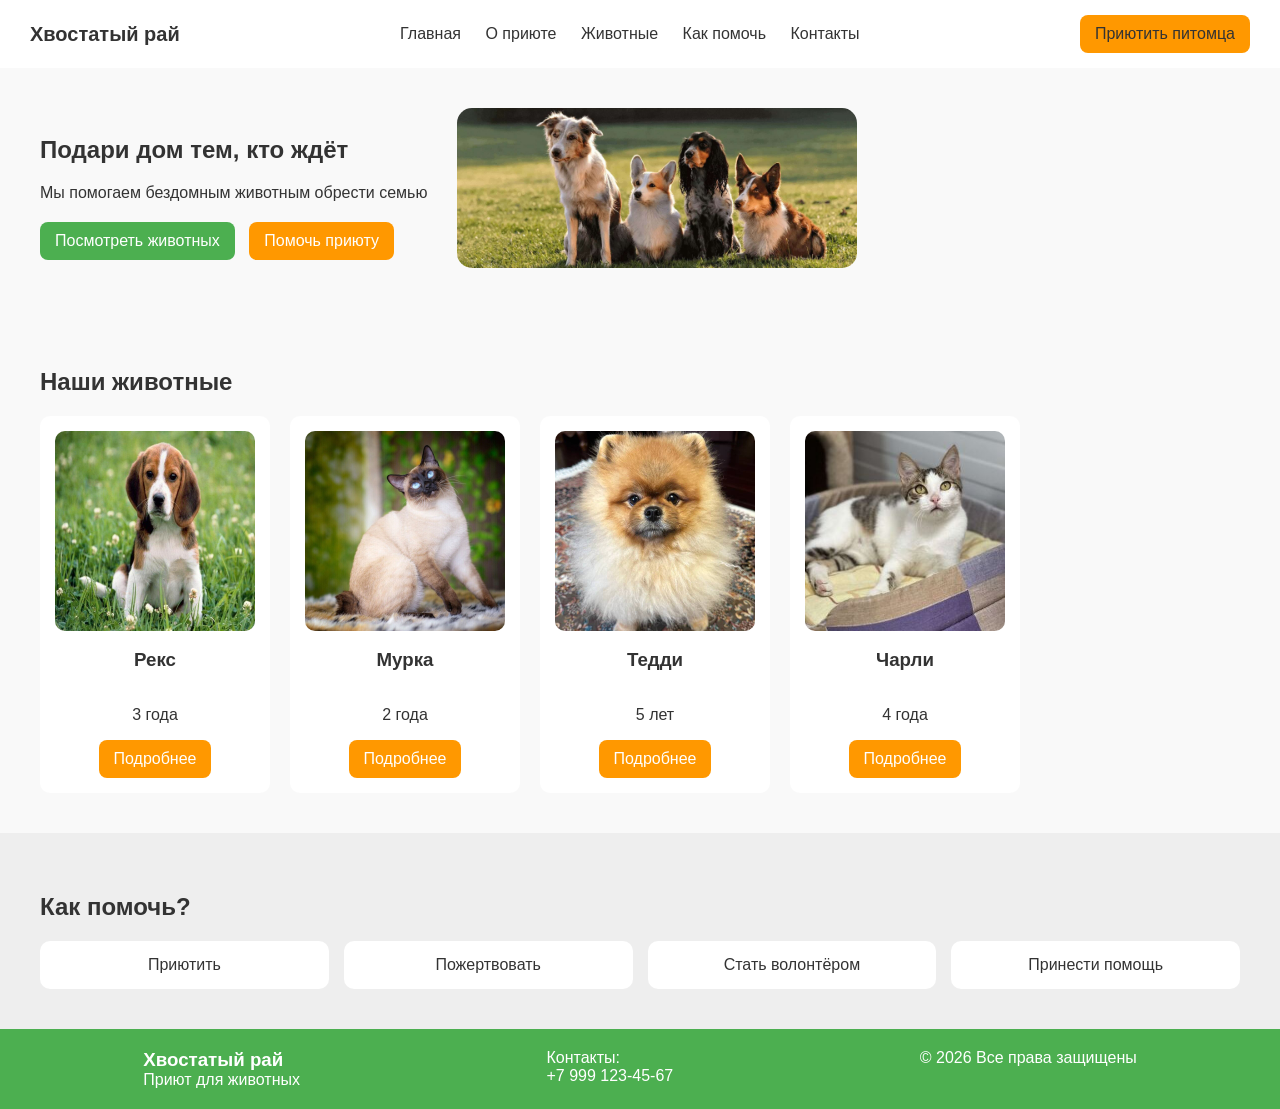
==== index.html @ a6494149 "Add files via upload" ====
<!DOCTYPE html>
<html lang="ru">
<head>
    <meta charset="UTF-8">
    <title>Приют для животных</title>
    <link rel="stylesheet" href="style.css">
</head>
<body>

<!-- ШАПКА -->
<header class="header">
    <div class="logo">Хвостатый рай</div>

    <nav class="menu">
        <a href="index.html">Главная</a>
        <a href="about.html">О приюте</a>
        <a href="animals.html">Животные</a>
        <a href="#">Как помочь</a>
        <a href="#">Контакты</a>
    </nav>

    <div class="btn-main">Приютить питомца</div>
</header>


<!-- ГЛАВНЫЙ БЛОК -->
<section class="hero">
    <div class="hero-text">
        <h1>Подари дом тем, кто ждёт</h1>
        <p>Мы помогаем бездомным животным обрести семью</p>

        <div class="buttons">
            <a href="animals.html" class="btn">Посмотреть животных</a>
            <div class="btn secondary">Помочь приюту</div>
        </div>
    </div>

    <!-- КАРТИНКА -->
    <!-- Вставь сюда изображение -->
    <img src="images/dog.jpg" alt="Собака">
</section>


<!-- БЛОК ЖИВОТНЫХ -->
<section class="animals">
    <h2>Наши животные</h2>

    <div class="cards">

        <div class="card">
            <img src="images/dog1.jpg" alt="Рекс">
            <h3>Рекс</h3>
            <p>3 года</p>
            <div class="btn secondary" onclick="openModal('Рекс', '3 года', 'История: Рекса нашли зимой возле дороги за городом. Он долго жил рядом с автосервисом, где его подкармливали рабочие. К людям он быстро привык, но сначала боялся резких движений.\n\nХарактер: Очень умный и наблюдательный. Быстро понимает настроение человека и старается не навязываться.\n\nПовадки:\n- любит долгие прогулки\n- спокойно идёт на поводке\n- обожает играть с мячом\n- настороженно относится к новым людям, но быстро привыкает', 'images/dog1.jpg')">Подробнее</div>
        </div>

        <div class="card">
            <img src="images/cat1.jpg" alt="Мурка">
            <h3>Мурка</h3>
            <p>2 года</p>
            <div class="btn secondary"
            onclick="openModal(
            'Мурка',
            '2 года',
            'История: Мурку нашли котёнком у подъезда. Она была очень маленькая и слабая, пряталась под лестницей и боялась людей. Волонтёры забрали её в приют, выкормили и вылечили.\n\nХарактер: Спокойная, ласковая и осторожная. Сначала держится на расстоянии, но когда привыкает — становится очень нежной и привязывается к человеку.\n\nПовадки:\n- любит тёплые места и пледы\n- часто спит рядом с человеком\n- не любит громкие звуки\n- аккуратно играет и не выпускает когти',
            'images/cat1.jpg'
            )">
            Подробнее
            </div>
        </div>

        <div class="card">
            <img src="images/dog2.jpg" alt="Тедди">
            <h3>Тедди</h3>
            <p>5 лет</p>
            <div class="btn secondary"
            onclick="openModal(
            'Тедди',
            '5 лет',
            'История: Тедди сначала жил в семье и казался по-настоящему счастливым. Его очень любили, но через некоторое время выяснилось, что у ребёнка в семье сильная аллергия на шерсть. С тяжёлым сердцем хозяева приняли решение передать Тедди в приют. Он быстро привык к людям и не потерял доверия, но до сих пор немного ждёт, что за ним вернутся.\n\nХарактер: Очень умный, быстро учится командам и отлично понимает человека. Добрый, спокойный и невероятно ласковый. Любит внимание, но не навязывается.\n\nПовадки:\n- обожает вкусно поесть\n- быстро запоминает команды и с удовольствием их выполняет\n- любит лежать рядом с человеком\n- очень пушистый и радуется, когда его расчёсывают\n\n',
            'images/dog2.jpg'
            )">
            Подробнее
            </div>
        </div>

        <div class="card">
            <img src="images/cat2.jpg" alt="Чарли">
            <h3>Чарли</h3>
            <p>4 года</p>
            <div class="btn secondary"
            onclick="openModal(
            'Чарли',
            '4 года',
            'История: Чарли жил рядом с небольшим кафе, где его подкармливали сотрудники и гости. Он всегда держался рядом с людьми, но при этом оставался самостоятельным и немного независимым. Со временем кафе закрылось, и Чарли оказался в приюте, где быстро привык к новому месту.\n\nХарактер: Умный, спокойный и немного гордый. Любит наблюдать за происходящим со стороны и не спешит сразу доверять новым людям. Но если привыкает — становится очень верным и ласковым.\n\nПовадки:\n- любит сидеть на возвышенностях и наблюдать за всем вокруг\n- сам выбирает момент для общения\n- аккуратно играет и не царапается\n- быстро ориентируется в новом месте\n\n',
            'images/cat2.jpg'
            )">
            Подробнее
            </div>
        </div>


    </div>
</section>


<!-- КАК ПОМОЧЬ -->
<section class="help">
    <h2>Как помочь?</h2>

    <div class="help-items">
        <div>Приютить</div>
        <div>Пожертвовать</div>
        <div>Стать волонтёром</div>
        <div>Принести помощь</div>
    </div>
</section>


<!-- ФУТЕР -->
<footer class="footer">
    <div>
        <h3>Хвостатый рай</h3>
        <p>Приют для животных</p>
    </div>

    <div>
        <p>Контакты:</p>
        <p>+7 999 123-45-67</p>
    </div>

    <div>
        <p>© 2026 Все права защищены</p>
    </div>
</footer>

<!-- МОДАЛЬНОЕ ОКНО -->
<div class="modal" id="animalModal">
    <div class="modal-content">
        <span class="close">&times;</span>

        <img id="modal-img" src="" alt="">

        <div class="modal-text">
            <h2 id="modal-title"></h2>
            <p id="modal-age"></p>
            <p id="modal-desc"></p>

            <div class="btn">Приютить</div>
        </div>
    </div>
</div>

<script>
function openModal(name, age, desc, img) {
    document.getElementById("animalModal").classList.add("active");

    document.getElementById("modal-title").innerText = name;
    document.getElementById("modal-age").innerText = age;
    document.getElementById("modal-desc").innerText = desc;
    document.getElementById("modal-img").src = img;
}

document.querySelector(".close").onclick = function() {
    document.getElementById("animalModal").classList.remove("active");
}

window.onclick = function(event) {
    let modal = document.getElementById("animalModal");
    if (event.target == modal) {
        modal.classList.remove("active");
    }
}
</script>

</body>
</html>
---- style.css ----
/* ОБЩИЕ НАСТРОЙКИ */
body {
    margin: 0;
    font-family: Arial, sans-serif;
    background-color: #F9F9F9;
    color: #333;
    min-height: 100vh;
    display: flex;
    flex-direction: column;
}


/* ШАПКА */
.header {
    display: flex;
    justify-content: space-between;
    align-items: center;
    padding: 15px 30px;
    background: white;
}

.logo {
    font-size: 20px;
    font-weight: bold;
}

.menu a {
    margin: 0 10px;
    text-decoration: none;
    color: #333;
}

.btn-main {
    background: #FF9800;
    padding: 10px 15px;
    border-radius: 8px;
    cursor: pointer;
}

/* ГЛАВНЫЙ БЛОК */
.hero {
    display: flex;
    align-items: center;
    padding: 40px;
}

.hero img {
    width: 400px;
    border-radius: 15px;
    margin-left: 30px;
}

.buttons {
    margin-top: 20px;
    cursor: pointer;
}

.about {
    padding: 40px;
}

.about-img {
    width: 600px;
    max-width: 100%;
    border-radius: 15px;
    display: block;
    margin: 20px auto;
}

.block1 {
    background: #4CAF50;
    color: white;
    padding: 30px;
    margin: 40px;
    border-radius: 15px;

}

.block1 h2 {
    margin-top: 0;
}

.block1 p {
    line-height: 1.6;
}

.block2 {
    background: #FF9800;
    color: white;
    padding: 30px;
    margin: 40px;
    border-radius: 15px;

}

.block2 h2 {
    margin-top: 0;
}

.block2 p {
    line-height: 1.6;
}

/* КНОПКИ */
.btn {
    display: inline-block;
    padding: 10px 15px;
    background: #4CAF50;
    color: white;
    border-radius: 8px;
    margin-right: 10px;
    text-decoration: none;
    cursor: pointer;
}

.btn.secondary {
    background: #FF9800;
    cursor: pointer;
}

.btn.secondary2 {
    background: #FF9800;
    cursor: pointer;
    text-align: center;
}


.btn.small {
    margin-top: 10px;
    cursor: pointer;
}

.search {
    padding: 20px 40px;
    display: flex;
    gap: 10px;
}

.search input {
    padding: 10px;
    width: 250px;
    border-radius: 8px;
    border: 1px solid #ccc;
}

.btn-search {
    padding: 10px 15px;
    border: none;
    border-radius: 8px;
    background: #4CAF50;
    color: white;
    cursor: pointer;
}

.btn-reset {
    padding: 10px 15px;
    border: none;
    border-radius: 8px;
    background: #FF9800;
    color: white;
    cursor: pointer;
}

.filters {
    padding: 0 40px 20px;
    display: flex;
    gap: 10px;
}

.filters button {
    padding: 10px 15px;
    border-radius: 8px;
    cursor: pointer;
    border: none;
    color: white;
}

.filters button.active {
    opacity: 0.6;
    transform: scale(0.95);
    filter: brightness(0.9);
}

.filters button:nth-child(1) {
    background: white;
    color: black;
    border: 1px solid #ccc;
}

.filters button:nth-child(2) {
    background: #4CAF50;
}

.filters button:nth-child(3) {
    background: #FF9800;
}

/* КАРТОЧКИ */
.animals {
    padding: 40px;
    flex: 1;
}

.cards {
    display: flex;
    gap: 20px;
    flex: 1;
}

.cards .card {
    background: white;
    padding: 15px;
    border-radius: 10px;
    width: 200px;

    display: flex;
    flex-direction: column;
    align-items: center;
}

.card img {
    width: 100%;
    border-radius: 10px;
}

.cards .card .btn {
    margin-top: auto;
    align-self: center;
    margin-right: 0;
}

/* ГОРИЗОНТАЛЬНЫЕ КАРТОЧКИ */
.animals-list {
    padding: 40px;
    flex: 1;
}

.card.horizontal {
    display: flex;
    align-items: center;
    width: 100%;
    margin-bottom: 20px;
    text-align: left;
    background: white;
    padding: 15px;
    border-radius: 10px;
}

.card.horizontal img {
    width: 200px;
    height: auto;
    margin-right: 20px;
}

.card-info {
    flex: 1;
}

/* ПОМОЩЬ */
.help {
    padding: 40px;
    background: #eee;
}

.help-items {
    display: flex;
    justify-content: space-around;
    margin-top: 20px;
    gap: 15px;
}

.help-items div {
    background: white;
    padding: 15px;
    border-radius: 10px;
    text-align: center;
    flex: 1;
}

/* ФУТЕР */
.footer {
    background: #4CAF50;
    color: white;
    padding: 20px;
    display: flex;
    justify-content: space-around;
    align-items: flex-start;
}

.footer p,
.footer h3 {
    margin: 0;
}

/* МОДАЛКА */
.modal {
    opacity: 0;
    visibility: hidden;
    transition: 0.3s;

    position: fixed;
    z-index: 1000;
    left: 0;
    top: 0;
    width: 100%;
    height: 100%;

    background: rgba(0,0,0,0.6);
}

.modal.active {
    opacity: 1;
    visibility: visible;
}

/* САМО ОКНО */
.modal-content {
    background: white;
    width: 500px;
    max-width: 90%;

    margin: 5% auto;
    border-radius: 15px;
    overflow: hidden; /* ВАЖНО */

    position: relative;

    transform: translateY(-30px) scale(0.9);
    transition: 0.3s;
}

.modal.active .modal-content {
    transform: translateY(0) scale(1);
}

/* КАРТИНКА */
.modal-content img {
    width: 100%;
    height: 250px;
    object-fit: contain;
    background: linear-gradient(135deg, #4CAF50, #FF9800);
}

/* ТЕКСТ */
.modal-text {
    padding: 20px;
}

.modal-text .btn {
    display: block;
    width: fit-content;
    margin: 20px auto 0; /* центрирует кнопку */
}

/* КРЕСТИК */
.close {
    position: absolute;
    top: 10px;
    right: 15px;
    font-size: 25px;
    cursor: pointer;
    z-index: 10;
}
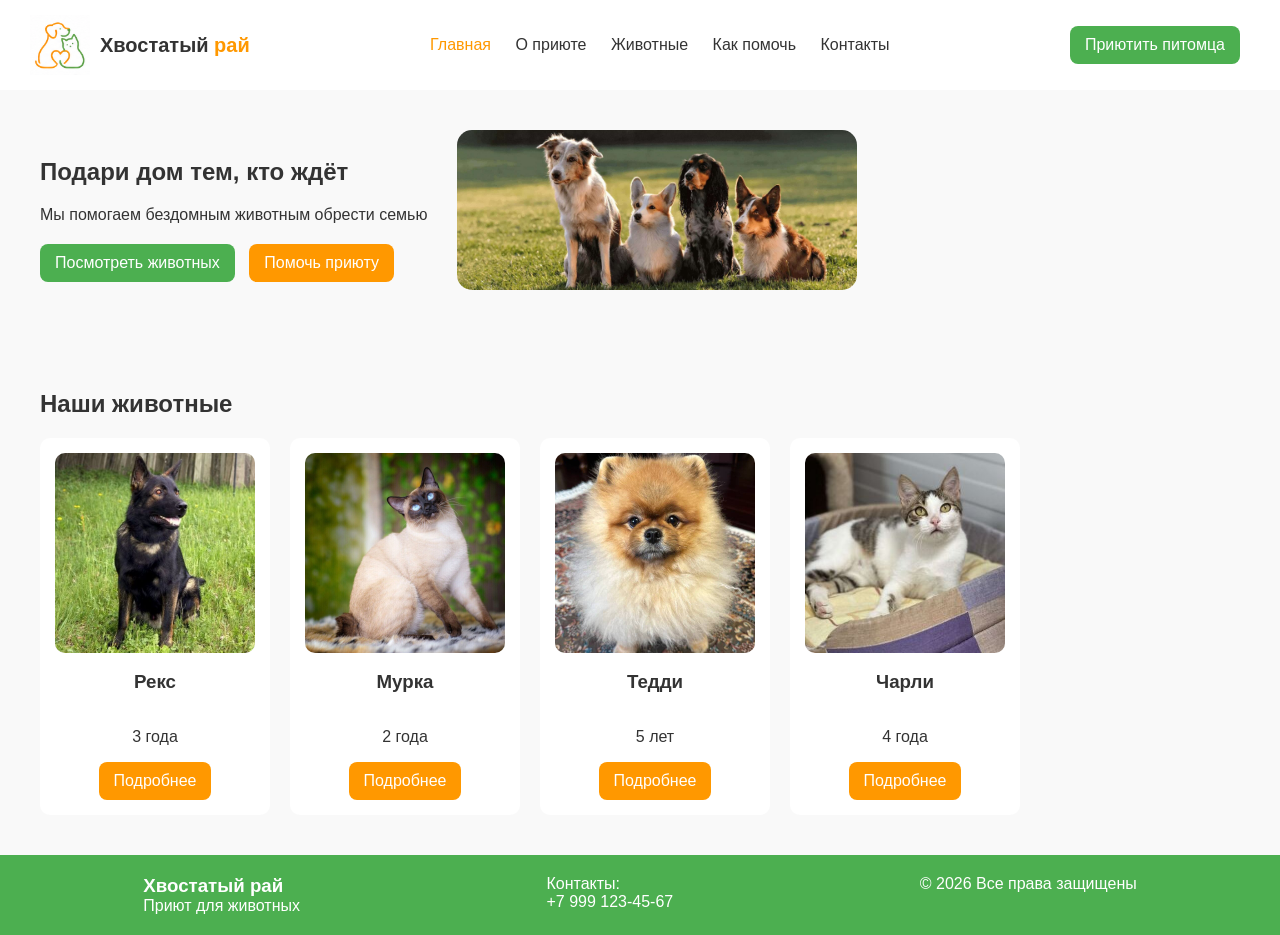
==== commit 40bc574f: "Add files via upload" ====
--- a/index.html
+++ b/index.html
@@ -9,17 +9,22 @@
 
 <!-- ШАПКА -->
 <header class="header">
-    <div class="logo">Хвостатый рай</div>
+    <div class="logo-block">
+        <img src="images/logo.png" alt="Лого" class="logo-img">
+        <div class="logo-text">
+            Хвостатый <span class="highlight">рай</span>
+        </div>
+    </div>
 
     <nav class="menu">
-        <a href="index.html">Главная</a>
+        <a href="index.html" class="active">Главная</a>
         <a href="about.html">О приюте</a>
         <a href="animals.html">Животные</a>
         <a href="#">Как помочь</a>
         <a href="#">Контакты</a>
     </nav>
 
-    <div class="btn-main">Приютить питомца</div>
+    <a href="animals.html" class="btn">Приютить питомца</a>
 </header>
 
 
@@ -104,19 +109,6 @@
 </section>
 
 
-<!-- КАК ПОМОЧЬ -->
-<section class="help">
-    <h2>Как помочь?</h2>
-
-    <div class="help-items">
-        <div>Приютить</div>
-        <div>Пожертвовать</div>
-        <div>Стать волонтёром</div>
-        <div>Принести помощь</div>
-    </div>
-</section>
-
-
 <!-- ФУТЕР -->
 <footer class="footer">
     <div>
@@ -146,7 +138,7 @@
             <p id="modal-age"></p>
             <p id="modal-desc"></p>
 
-            <div class="btn">Приютить</div>
+            <a id="adoptBtn" class="btn">Приютить</a>
         </div>
     </div>
 </div>
@@ -159,6 +151,9 @@
     document.getElementById("modal-age").innerText = age;
     document.getElementById("modal-desc").innerText = desc;
     document.getElementById("modal-img").src = img;
+
+    document.getElementById("adoptBtn").href = 
+    `adopt.html?name=${name}&age=${age}&img=${img}`;
 }
 
 document.querySelector(".close").onclick = function() {
--- a/style.css
+++ b/style.css
@@ -19,9 +19,25 @@
     background: white;
 }
 
-.logo {
+.logo-block {
+    display: flex;
+    align-items: center;
+    gap: 10px;
+}
+
+.logo-img {
+    width: 60px;
+    height: 60px;
+    object-fit: contain;
+}
+
+.logo-text {
     font-size: 20px;
     font-weight: bold;
+}
+
+.highlight {
+    color: #FF9800;
 }
 
 .menu a {
@@ -88,9 +104,8 @@
     background: #FF9800;
     color: white;
     padding: 30px;
-    margin: 40px;
-    border-radius: 15px;
-
+    margin: px 40px;
+    border-radius: 15px;
 }
 
 .block2 h2 {
@@ -195,6 +210,42 @@
     background: #FF9800;
 }
 
+.age-filter {
+    padding: 10px 40px 0;
+    margin-top: 5px;
+}
+
+.age-filter h4 {
+    margin: 0 0 10px 0;
+}
+
+.age-values {
+    margin-bottom: 10px;
+    font-weight: bold;
+}
+
+.age-filter input[type="range"] {
+    width: 100%;
+    display: block;
+    margin-bottom: 10px;
+    accent-color: #4CAF50;
+    background: transparent;
+}
+
+.range-wrapper {
+    position: relative;
+    width: 250px;
+}
+
+.scale {
+    display: flex;
+    justify-content: space-between;
+    width: 100%;
+    font-size: 12px;
+    color: #777;
+    margin-top: 5px;
+}
+
 /* КАРТОЧКИ */
 .animals {
     padding: 40px;
@@ -256,25 +307,30 @@
     flex: 1;
 }
 
-/* ПОМОЩЬ */
-.help {
-    padding: 40px;
-    background: #eee;
-}
-
-.help-items {
-    display: flex;
-    justify-content: space-around;
-    margin-top: 20px;
-    gap: 15px;
-}
-
-.help-items div {
-    background: white;
-    padding: 15px;
-    border-radius: 10px;
-    text-align: center;
-    flex: 1;
+.location {
+    padding: 40px;
+}
+
+.location-content {
+    display: flex;
+    gap: 20px;
+    align-items: center;
+    flex-wrap: wrap;
+}
+
+.map-img {
+    width: 750px;
+    max-width: 100%;
+    border-radius: 15px;
+}
+
+.location-text {
+    flex: 1;
+    min-width: 250px;
+}
+
+.location-text h3 {
+    margin-top: 0;
 }
 
 /* ФУТЕР */
@@ -360,4 +416,64 @@
     font-size: 25px;
     cursor: pointer;
     z-index: 10;
+}
+
+.adopt-page {
+    padding: 40px;
+    text-align: center;
+}
+
+.adopt-card img {
+    width: 300px;
+    border-radius: 15px;
+}
+
+.form {
+    background: white;
+    padding: 20px;
+    border-radius: 15px;
+    display: inline-block;
+}
+
+.form input {
+    display: block;
+    margin: 10px auto;
+    padding: 10px;
+    width: 250px;
+    border-radius: 8px;
+    border: 1px solid #ccc;
+}
+
+.form button {
+    padding: 10px 20px;
+    background: #4CAF50;
+    color: white;
+    border: none;
+    border-radius: 8px;
+    cursor: pointer;
+    font-size: 16px;
+}
+
+.form-buttons {
+    display: flex;
+    justify-content: center;
+    gap: 10px;
+    margin-top: 15px;
+}
+
+.btn-back {
+    padding: 10px 20px;
+    background: #FF9800;
+    color: white;
+    border-radius: 8px;
+    text-decoration: none;
+    display: inline-block;
+}
+
+.grow {
+    flex: 1;
+}
+
+.menu a.active {
+    color: #FF9800;
 }
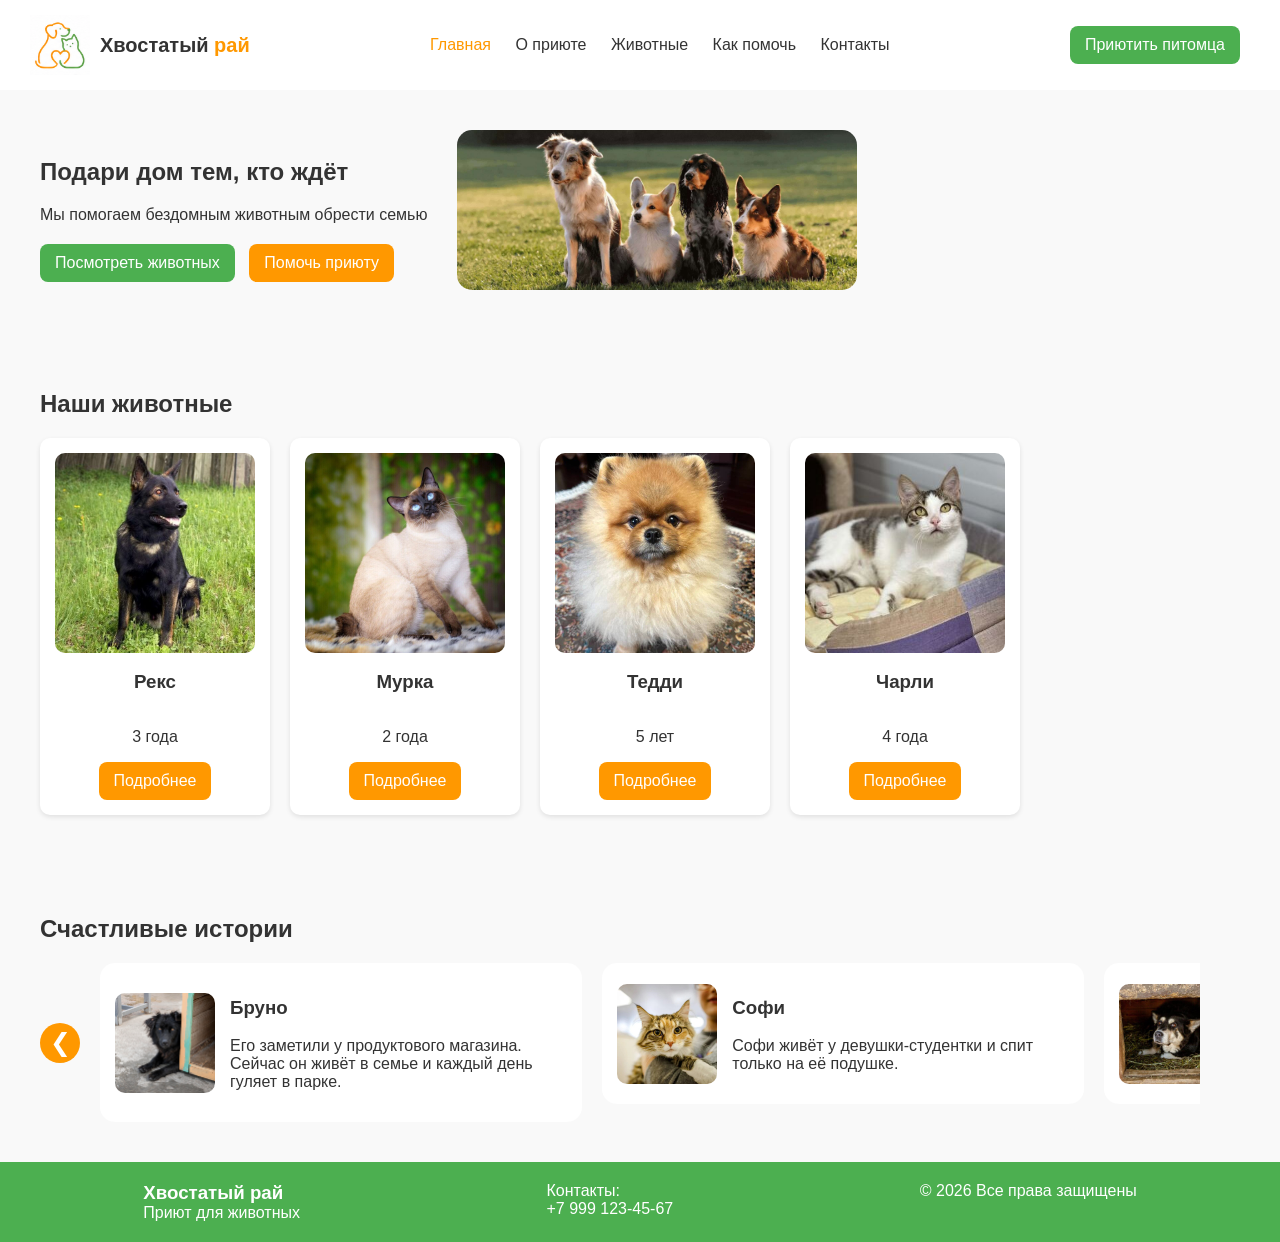
==== commit 196f463b: "Add files via upload" ====
--- a/index.html
+++ b/index.html
@@ -103,11 +103,92 @@
             Подробнее
             </div>
         </div>
-
-
     </div>
 </section>
 
+<section class="success">
+    <h2>Счастливые истории</h2>
+
+    <div class="slider">
+
+    <button class="arrow left" onclick="moveSlide(-1)">&#10094;</button>
+
+    <div class="slider-window">
+        <div class="slider-track" id="track">
+
+    <!-- 1 -->
+    <div class="story-card">
+        <div class="card-inner">
+            <img src="images/dog_story1.jpg">
+            <div>
+                <h3>Бруно</h3>
+                <p>Его заметили у продуктового магазина. Сейчас он живёт в семье и каждый день гуляет в парке.</p>
+            </div>
+        </div>
+    </div>
+
+    <!-- 2 -->
+    <div class="story-card">
+        <div class="card-inner">
+            <img src="images/cat_story1.jpg">
+            <div>
+                <h3>Софи</h3>
+                <p>Софи живёт у девушки-студентки и спит только на её подушке.</p>
+            </div>
+        </div>
+    </div>
+
+    <!-- 3 -->
+    <div class="story-card">
+        <div class="card-inner">
+            <img src="images/dog_story2.jpg">
+            <div>
+                <h3>Рой</h3>
+                <p>Рой стал семейной собакой и каждый день встречает детей из школы.</p>
+            </div>
+        </div>
+    </div>
+
+    <!-- 4 -->
+    <div class="story-card">
+        <div class="card-inner">
+            <img src="images/dog_story3.jpg">
+            <div>
+                <h3>Оскар</h3>
+                <p>Оскар теперь живёт в доме с садом и стал очень спокойным псом.</p>
+            </div>
+        </div>
+    </div>
+
+    <!-- 5 -->
+    <div class="story-card">
+        <div class="card-inner">
+            <img src="images/cat_story2.jpg">
+            <div>
+                <h3>Феликс</h3>
+                <p>Феликс нашел спокойный дом и больше не боится людей.</p>
+            </div>
+        </div>
+    </div>
+
+    <!-- 6 -->
+    <div class="story-card">
+        <div class="card-inner">
+            <img src="images/cat_story3.jpg">
+            <div>
+                <h3>Бублик</h3>
+                <p>Бублик нашёл дом, где его энергию только поддерживают — теперь он постоянно в движении.</p>
+            </div>
+        </div>
+    </div>
+    </div>
+
+    <button class="arrow right" onclick="moveSlide(1)">&#10095;</button>
+
+    <div class="slider-mask"></div>
+
+</div>
+</section>
 
 <!-- ФУТЕР -->
 <footer class="footer">
@@ -166,6 +247,23 @@
         modal.classList.remove("active");
     }
 }
+
+let index = 0;
+
+function moveSlide(dir) {
+    const track = document.getElementById("track");
+    const total = track.children.length;
+
+    const visible = 3; // показываем 3 карточки
+    const maxIndex = total - visible;
+
+    index += dir;
+
+    if (index < 0) index = 0;
+    if (index > maxIndex) index = maxIndex;
+
+    track.style.transform = `translateX(${-index * 33.33}%)`;
+}
 </script>
 
 </body>
--- a/style.css
+++ b/style.css
@@ -267,6 +267,7 @@
     display: flex;
     flex-direction: column;
     align-items: center;
+    box-shadow: 0 2px 5px rgba(0,0,0,0.1);
 }
 
 .card img {
@@ -295,6 +296,7 @@
     background: white;
     padding: 15px;
     border-radius: 10px;
+    box-shadow: 0 2px 5px rgba(0,0,0,0.1);
 }
 
 .card.horizontal img {
@@ -433,6 +435,7 @@
     padding: 20px;
     border-radius: 15px;
     display: inline-block;
+    box-shadow: 0 2px 5px rgba(0,0,0,0.1);
 }
 
 .form input {
@@ -476,4 +479,99 @@
 
 .menu a.active {
     color: #FF9800;
+}
+
+.success {
+    padding: 40px;
+}
+
+.slider {
+    display: flex;
+    align-items: center;
+    justify-content: space-between;
+    width: 100%;
+    position: relative;
+    overflow: visible;
+}
+
+.slider-mask {
+    position: absolute;
+    top: 0;
+    right: 0;
+
+    width: 40px;   /* ровно как стрелка */
+    height: 100%;
+
+    background: #F9F9F9;
+    z-index: 5;
+    pointer-events: none;
+}
+
+/* стрелки */
+.arrow {
+    width: 40px;
+    height: 40px;
+    flex: 0 0 40px;
+
+    display: flex;
+    align-items: center;
+    justify-content: center;
+
+    background: #FF9800;
+    border: none;
+    color: white;
+    font-size: 25px;
+
+    border-radius: 50%;
+    cursor: pointer;
+
+    margin: 0;
+    position: relative;
+    z-index: 10;  
+}
+
+/* окно */
+.slider-window {
+    flex: 1;
+    overflow: hidden;
+    min-width: 0;
+
+    display: flex;
+    align-items: center;
+
+    padding: 0 10px;
+    box-sizing: border-box;
+}
+
+/* лента */
+.slider-track {
+    display: flex;
+    transition: transform 0.5s ease;
+    margin: 0;
+}
+
+/* карточка */
+.story-card {
+    flex: 0 0 calc(100% / 3);
+    box-sizing: border-box;
+    padding: 0 10px;
+}
+
+/* внутренняя карточка */
+.card-inner {
+    background: white;
+    border-radius: 15px;
+    padding: 15px;
+
+    display: flex;
+    gap: 15px;
+    align-items: center;
+}
+
+/* картинка */
+.card-inner img {
+    width: 100px;
+    height: 100px;
+    object-fit: cover;
+    border-radius: 10px;
 }
